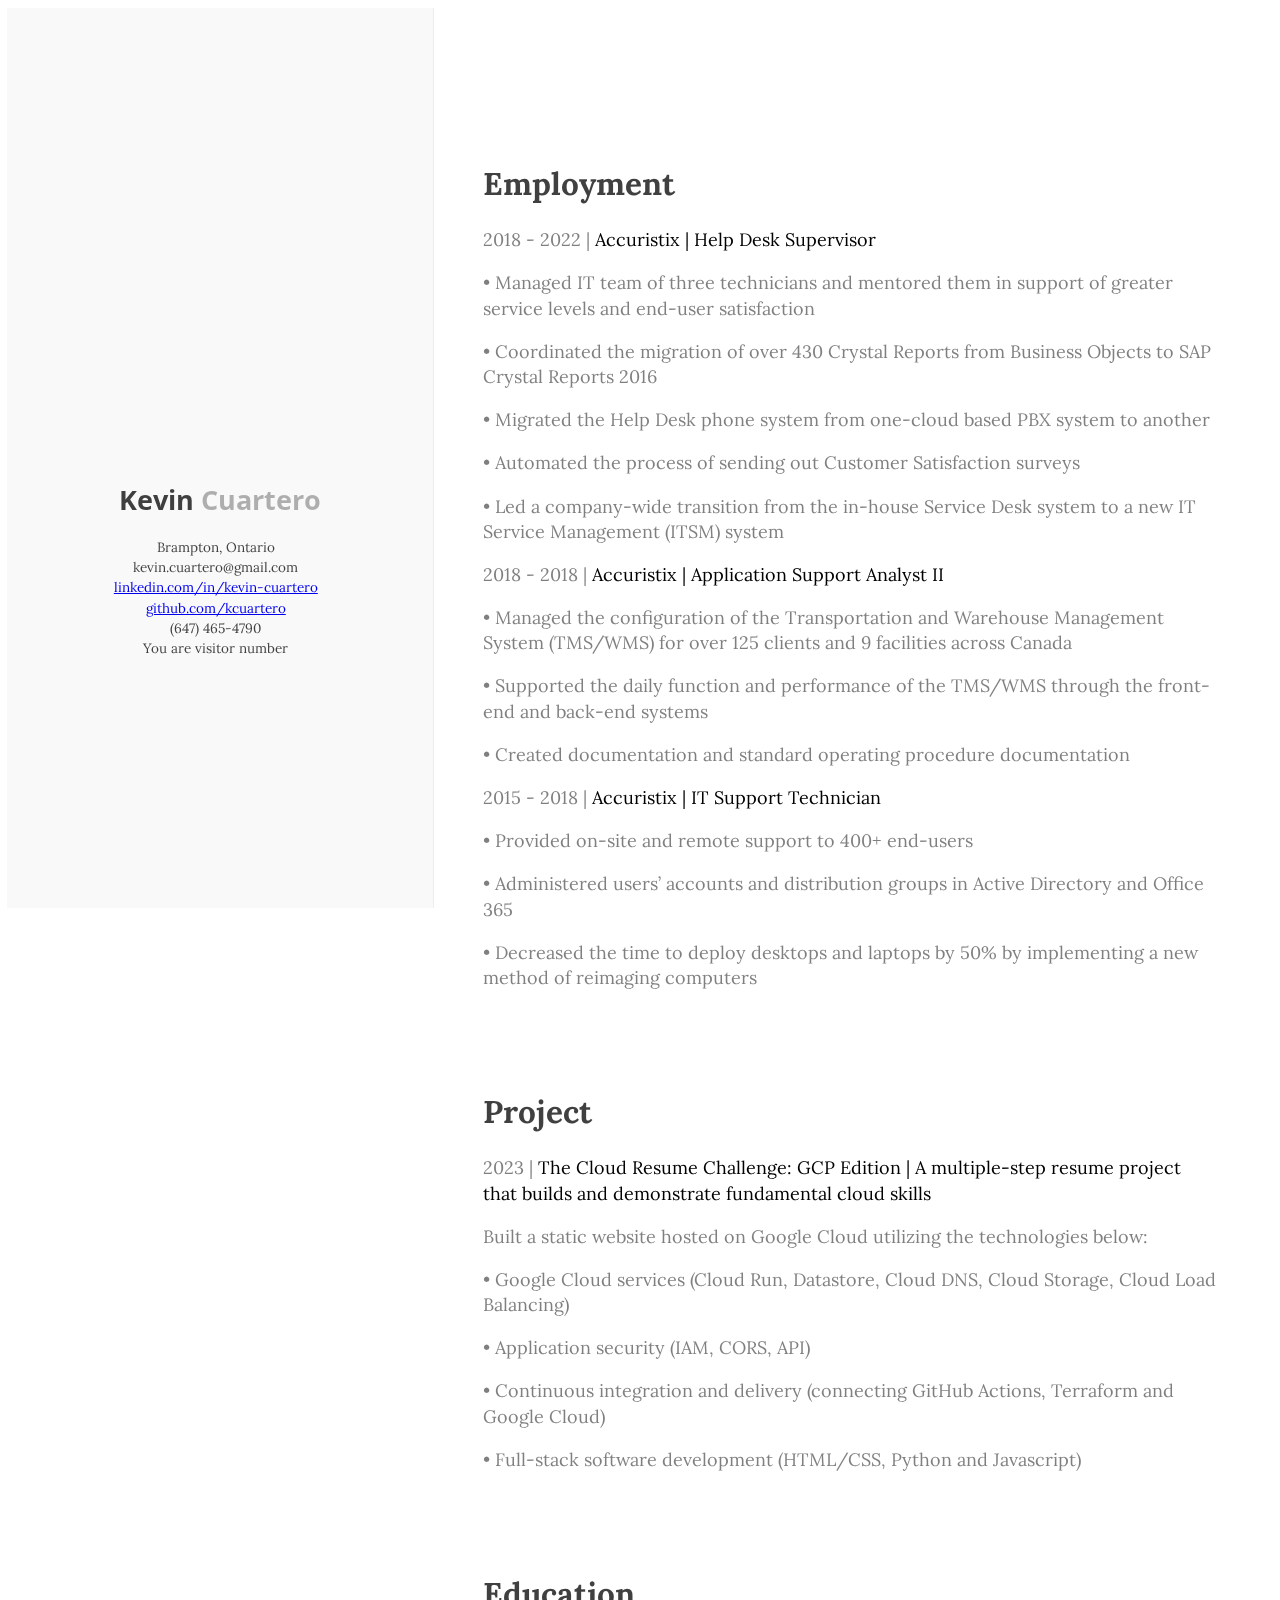
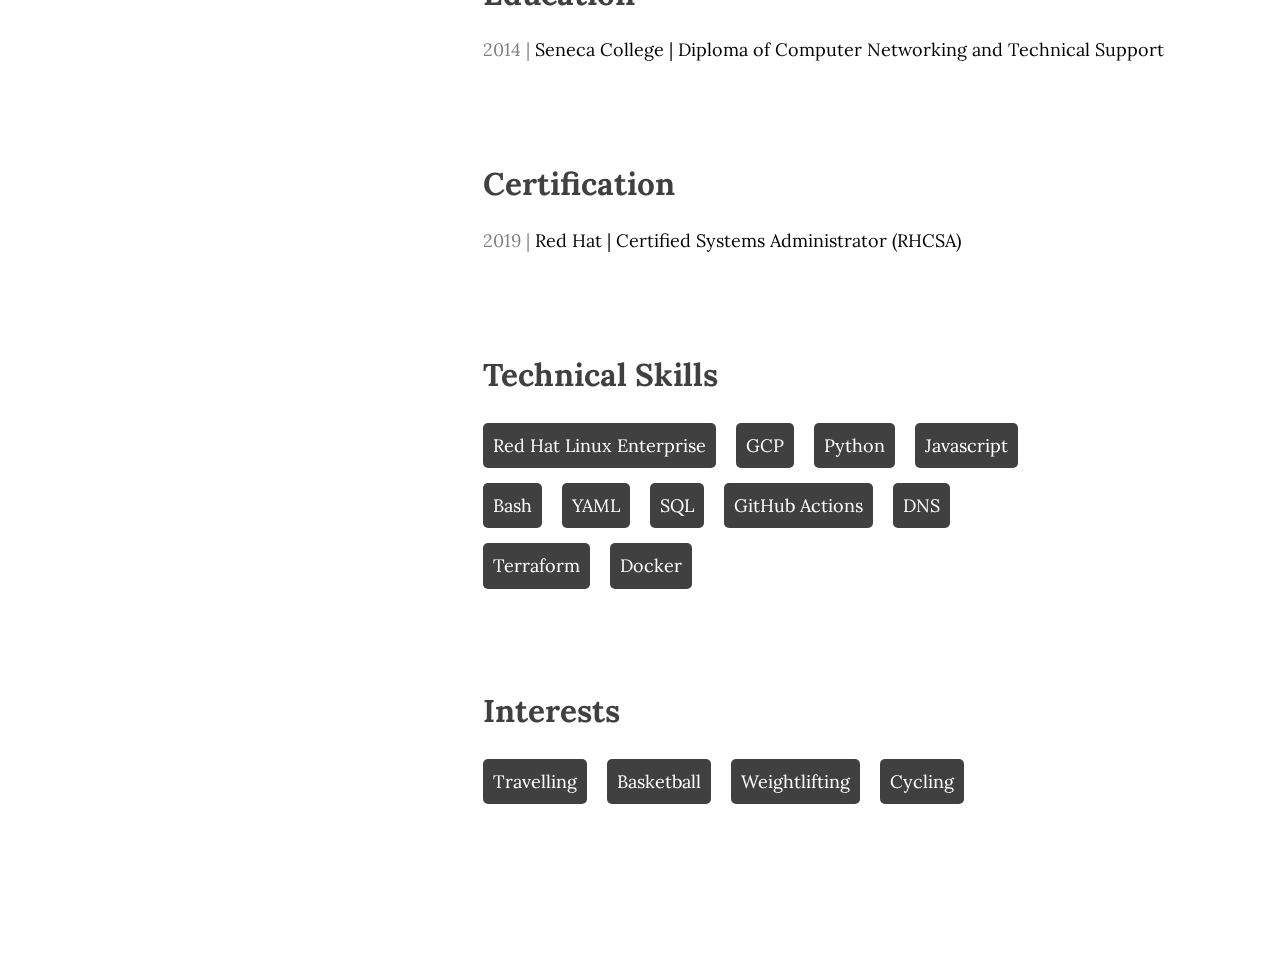
==== frontend/index.html @ 7a19d588 "updated resume" ====
<!DOCTYPE html>
<html>
<head>
  <title>Kevin Cuartero | Resume</title>
  <meta charset="utf-8" />
  <link rel='stylesheet' type="text/css" href="style.css" />
  <link href='https://fonts.googleapis.com/css?family=Lora:400,700,400italic|Open+Sans:300,400,500,700|Waiting+for+the+Sunrise|Shadows+Into+Light' rel='stylesheet' type='text/css' >
</head>
<body>

<div class="wrapper clearfix">
<div class="left">
    
    <div class="name-hero">
      
      <div class="me-img"></div>
      
      <div class="name-text">
        
        <h1>Kevin <em>Cuartero</em></h1>
        <p>Brampton, Ontario</p>
        <p>kevin.cuartero@gmail.com</p> 
        <p><a href="https://www.linkedin.com/in/kevin-cuartero">linkedin.com/in/kevin-cuartero</a></p>
        <p><a href="https://github.com/kcuartero">github.com/kcuartero</a></p>
        <p>(647) 465-4790</p>
        <p>You are visitor number <a id="count"><a/></p>

      </div>
  
    </div>
    
  </div>
 <div class="right">
    
    <div class="inner">
      <section>
        <h1>Employment</h1>
        <p>2018 - 2022 | <em>Accuristix | Help Desk Supervisor</em></p>
        <p>• Managed IT team of three technicians and mentored them in support of greater service levels and end-user satisfaction</p>
        <p>• Coordinated the migration of over 430 Crystal Reports from Business Objects to SAP Crystal Reports 2016</p>
        <p>• Migrated the Help Desk phone system from one-cloud based PBX system to another</p>
        <p>• Automated the process of sending out Customer Satisfaction surveys</p>
        <p>• Led a company-wide transition from the in-house Service Desk system to a new IT Service Management (ITSM) system</p>
        <p>2018 - 2018 | <em>Accuristix | Application Support Analyst II</em></p>
        <p>• Managed the configuration of the Transportation and Warehouse Management System (TMS/WMS) for over 125 clients and 9 facilities across Canada</p>
        <p>• Supported the daily function and performance of the TMS/WMS through the front-end and back-end systems</p>
        <p>• Created documentation and standard operating procedure documentation</p>
        <p>2015 - 2018 | <em>Accuristix | IT Support Technician</em></p>
        <p>• Provided on-site and remote support to 400+ end-users</p>
        <p>• Administered users’ accounts and distribution groups in Active Directory and Office 365</p>
        <p>• Decreased the time to deploy desktops and laptops by 50% by implementing a new method of reimaging computers</p>
      </section>
      <section>
        <h1>Project</h1>
        <p>2023 | <em>The Cloud Resume Challenge: GCP Edition | A multiple-step resume project that builds and demonstrate fundamental cloud skills </em></p>
        <p>  Built a static website hosted on Google Cloud utilizing the technologies below:</p>
        <p>• Google Cloud services (Cloud Run, Datastore, Cloud DNS, Cloud Storage, Cloud Load Balancing)</p>
        <p>• Application security (IAM, CORS, API)</p>
        <p>• Continuous integration and delivery (connecting GitHub Actions, Terraform and Google Cloud)</p>
        <p>• Full-stack software development (HTML/CSS, Python and Javascript)</p>
    </section>
      <section>
          <h1>Education</h1>
          <p>2014 | <em>Seneca College | Diploma of Computer Networking and Technical Support</em></p>
      </section>
      <section>
          <h1>Certification</h1>
          <p>2019 | <em>Red Hat | Certified Systems Administrator (RHCSA)</em></p>
      </section>
      <section>
        <h1>Technical Skills</h1>
        <ul class="skill-set">
          <li>Red Hat Linux Enterprise</li>
          <li>GCP</li>
          <li>Python</li>
          <li>Javascript</li>
          <li>Bash</li>
          <li>YAML</li>
          <li>SQL</li>
          <li>GitHub Actions</li>
          <li>DNS</li>
          <li>Terraform</li>
          <li>Docker</li>
        </ul>
      </section>
            <section>
        <h1>Interests</h1>
        <ul class="skill-set">
          <li>Travelling</li>
          <li>Basketball</li>
          <li>Weightlifting</li>
          <li>Cycling</li>
        </ul>
      </section>
    </div>
    
  </div>
  
</div>

<script src="updateVisitorCount.js"></script>

</body>

</html>
---- frontend/style.css ----
*, *:before, *:after {
  -moz-box-sizing: border-box; -webkit-box-sizing: border-box; box-sizing: border-box;
 }

html
{
	font-size:100%;
}

body
{
	-webkit-font-smoothing:antialiased;
	color:#333332;
	font-family:Lora, serif;
	font-size:18px;
	font-weight:400;
	line-height:1.4;
	text-rendering:optimizeLegibility;
}

.skill-set li:hover
{
	background:#3498db;
}

h1
{
	color:rgba(0,0,0,.75);
}

.wrapper
{
	height:100%;
}

.left
{
	background-color:rgba(0,0,0,.025);
	border-right:1px solid rgba(0,0,0,.05);
	float:right;
	height:100%;
	margin-left:-1px;
	min-width:256px;
	position:fixed;
	width:33.33%;
  
}

.right
{
	float:right;
	height:100%;
	position:relative;
	width:66.66%;
}


.name-hero
{
	background:rgba(0,0,0,.001);
	bottom:0;
	height:290px;
	left:0;
	margin:auto;
	position:absolute;
	right:0;
	top:0;
	width:85%;
}

.me-img
{
	background:url(https://media-exp1.licdn.com/dms/image/C4E03AQGnLq_IB_mf8Q/profile-displayphoto-shrink_400_400/0/1631022739752?e=1648684800&v=beta&t=eICUjHeH_g9GQEItmEMK1j2gCADwqfjrlccSD_5za58) no-repeat center center ;
	background-size:100%;
  background-position:0px;
	border-radius:100%;
	height:150px;
	margin:0 auto;
	position:relative;
	width:150px;
}

.name-hero h1
{
	font-family:Open Sans, sans-serif;
	font-size:1.5em;
	text-align:center;
}

.name-hero h1 em
{
	color:rgba(0,0,0,.3);
	font-style:normal;
	font-weight:700;
}

.name-hero p
{
	color:rgba(0,0,0,.75);
	font-size:.75em;
	line-height:1.5;
	margin:0 8px 0 0;
	text-align:center;
}

.name-hero .name-text
{
	margin:0 auto;
	width:85%;
}

.inner
{
	margin:0 auto;
	max-width:975px;
	padding:3em;
}

.inner h1
{
	font-size:1.75em;
}

.inner p
{
	color:rgba(0,0,0,.5);
}

.inner p em
{
	color:rgba(0,0,0,1);
	font-style:normal;
}

.inner section
{
	margin:100px auto;
}

ul
{
	list-style-type:none;
	margin-top:-10px;
	max-width:570px;
	padding:0;
}

.skill-set li
{
	background:rgba(0,0,0,.75);
	border-radius:5px;
	color:#FFF;
	display:inline-block;
	list-style:none;
	margin:15px 15px 0 0;
	padding:10px;
	text-align:justify;
}

@media screen and (max-width: 48em) {
	.right,.left
	{
		float:none;
    position:relative !important;
		width:100%;
    min-height:500px;
	}
  .handmade {
  text-align:center !important;
  margin-top:0px !important;
}

@media screen and (max-width: 75em) {
    body
{ font-size:16px;}
}

@media screen and (max-width: 60em) {
    body
{ font-size:14px;}
}
.clearfix:after {
   content: " "; /* Older browser do not support empty content */
   visibility: hidden;
   display: block;
   height: 0;
   clear: both;
}
.handmade {
  text-align:right;
  margin-top:100px;
}
.handmade em {
  font-family: 'Shadows Into Light', cursive;
  font-size: 1.25em;
  margin-left:5px;
}
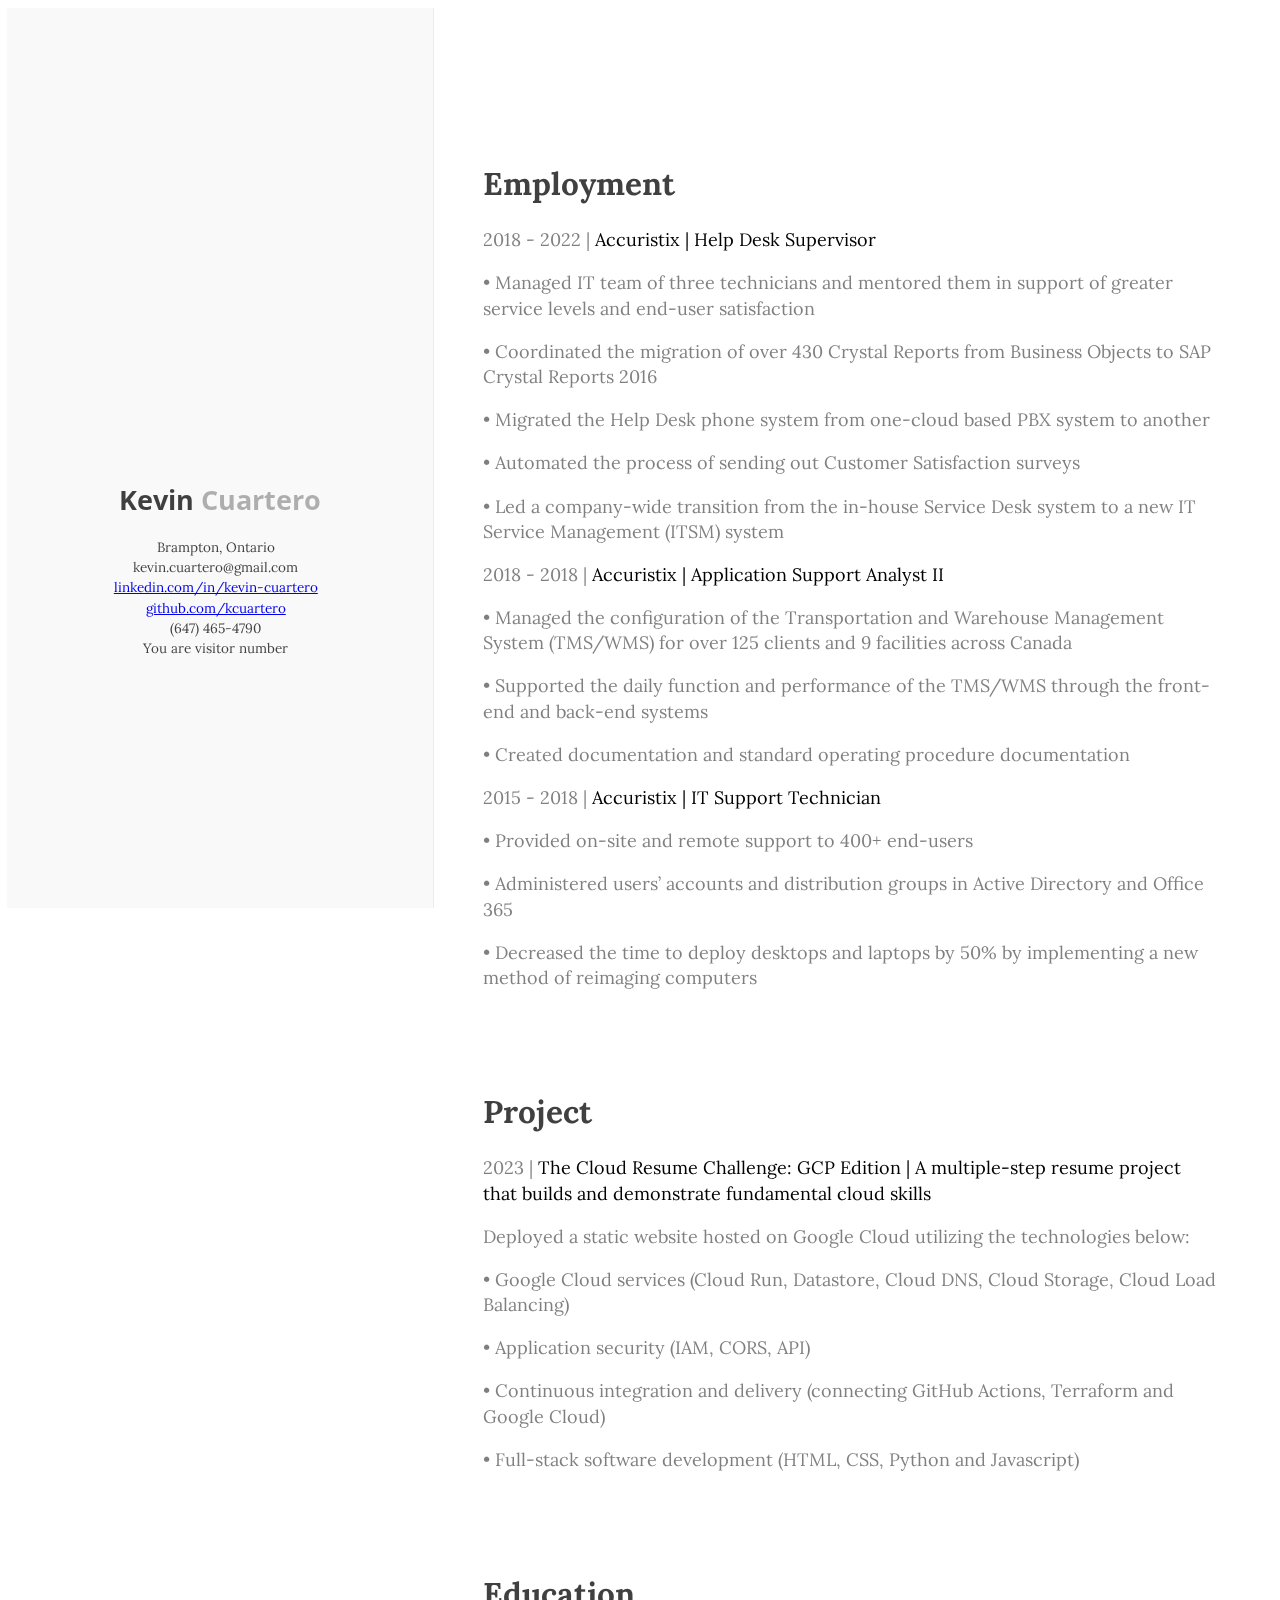
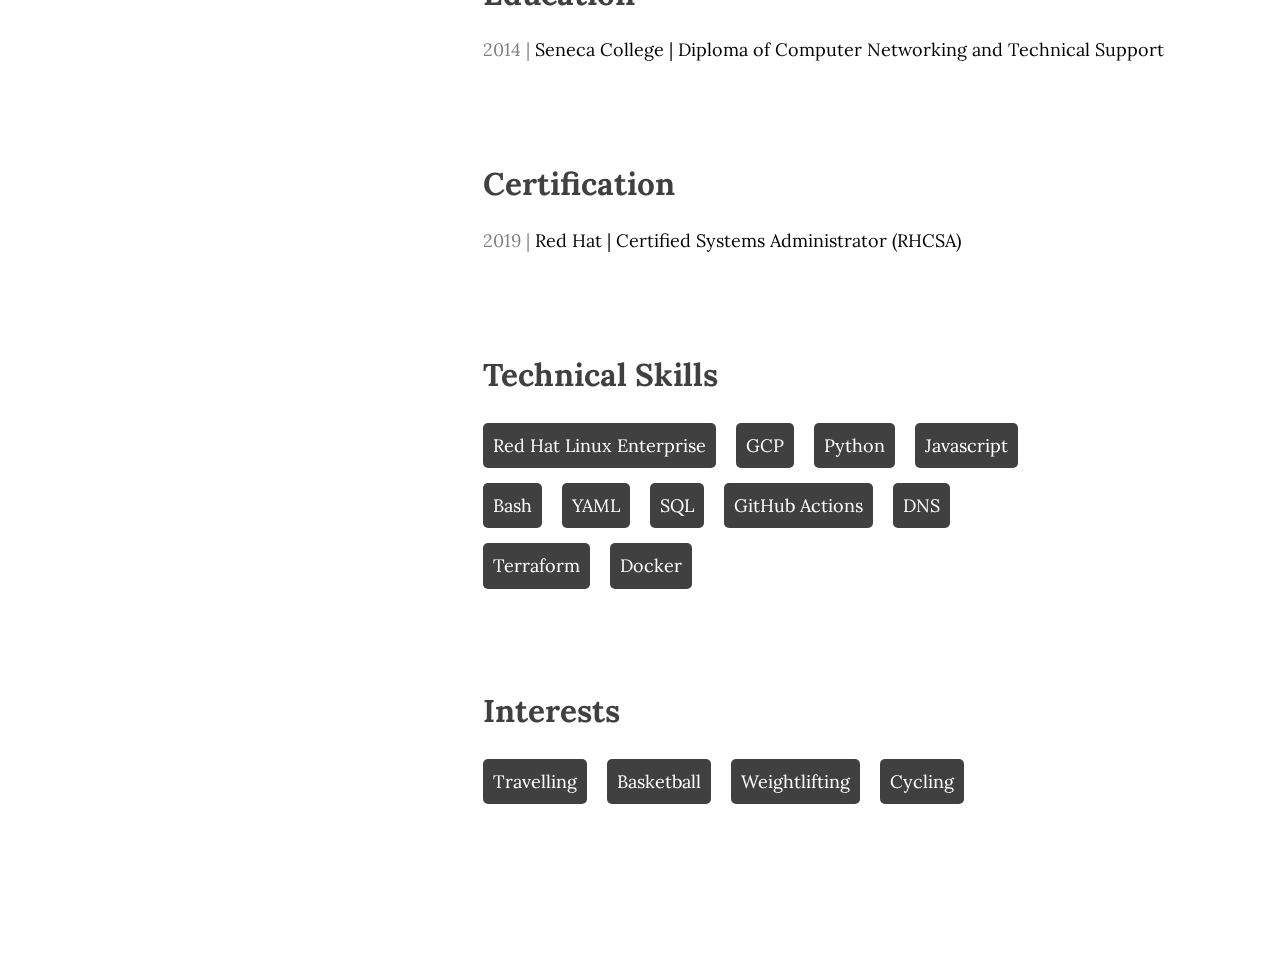
==== commit 2e825040: "updated resume" ====
--- a/frontend/index.html
+++ b/frontend/index.html
@@ -53,11 +53,11 @@
       <section>
         <h1>Project</h1>
         <p>2023 | <em>The Cloud Resume Challenge: GCP Edition | A multiple-step resume project that builds and demonstrate fundamental cloud skills </em></p>
-        <p>  Built a static website hosted on Google Cloud utilizing the technologies below:</p>
+        <p>  Deployed a static website hosted on Google Cloud utilizing the technologies below:</p>
         <p>• Google Cloud services (Cloud Run, Datastore, Cloud DNS, Cloud Storage, Cloud Load Balancing)</p>
         <p>• Application security (IAM, CORS, API)</p>
         <p>• Continuous integration and delivery (connecting GitHub Actions, Terraform and Google Cloud)</p>
-        <p>• Full-stack software development (HTML/CSS, Python and Javascript)</p>
+        <p>• Full-stack software development (HTML, CSS, Python and Javascript)</p>
     </section>
       <section>
           <h1>Education</h1>
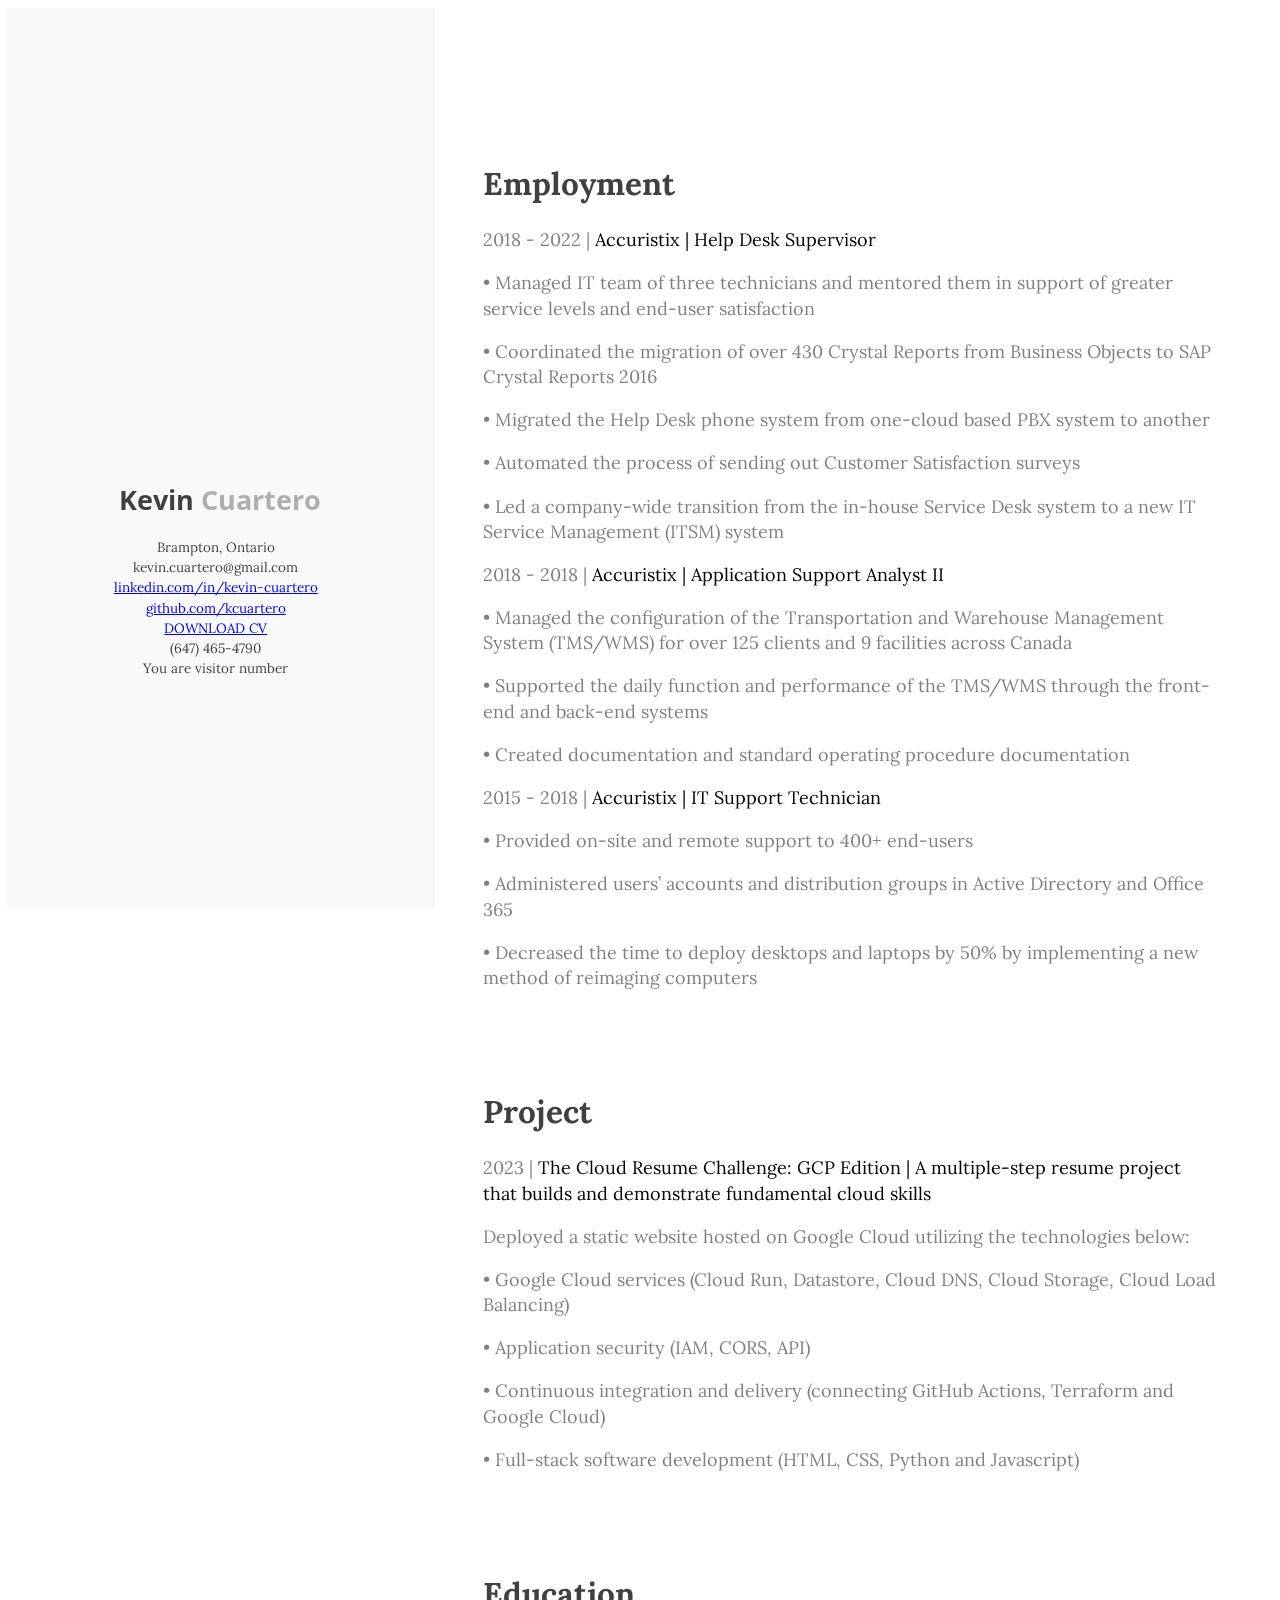
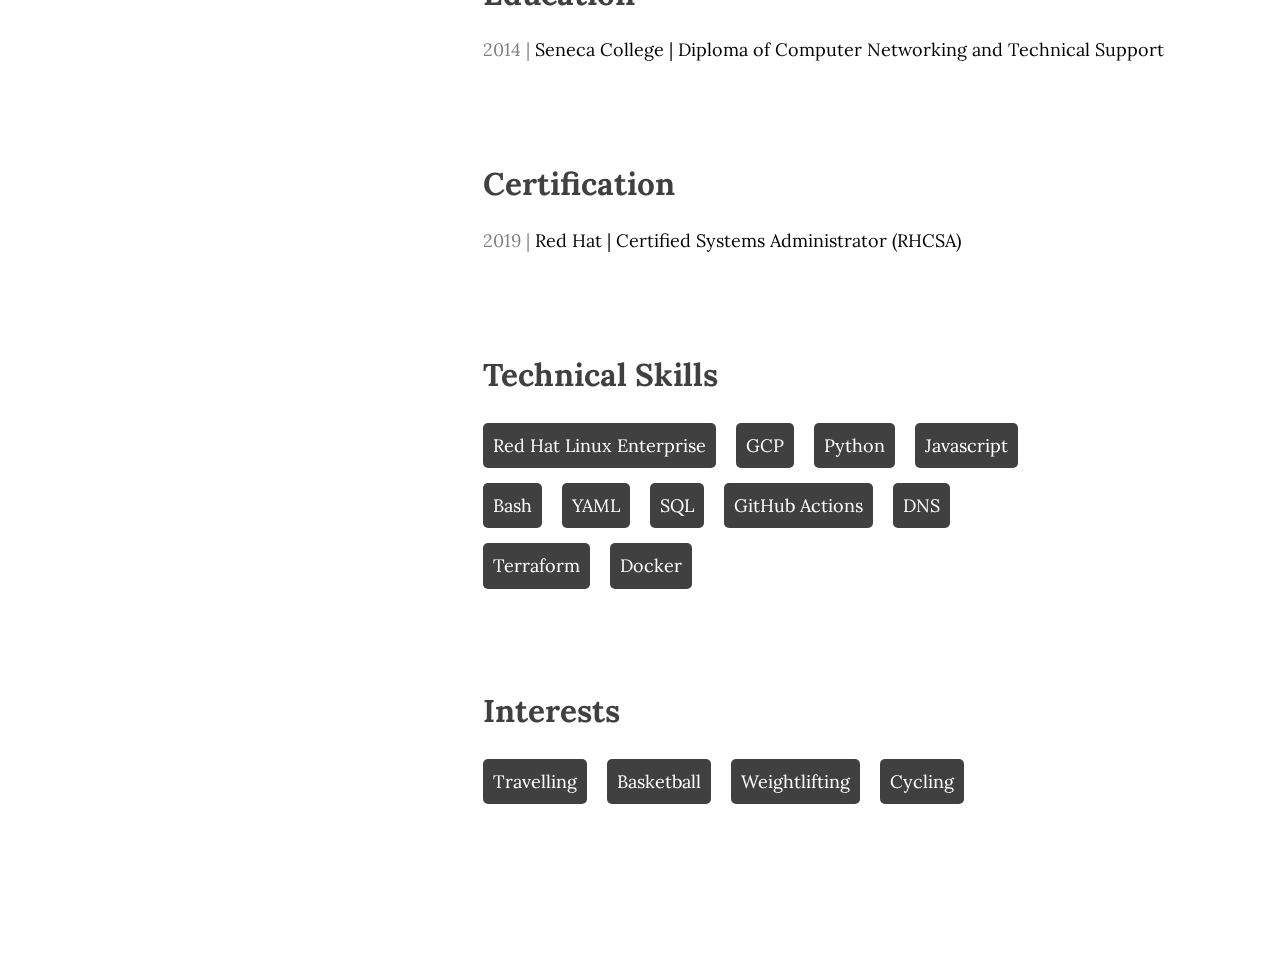
==== commit 8a74156d: "added download link to resume" ====
--- a/frontend/index.html
+++ b/frontend/index.html
@@ -22,6 +22,7 @@
         <p>kevin.cuartero@gmail.com</p> 
         <p><a href="https://www.linkedin.com/in/kevin-cuartero">linkedin.com/in/kevin-cuartero</a></p>
         <p><a href="https://github.com/kcuartero">github.com/kcuartero</a></p>
+        <p><a href="https://storage.googleapis.com/kcuartero_resume/Kevin%20Cuartero_resume.pdf">DOWNLOAD CV</a></p>
         <p>(647) 465-4790</p>
         <p>You are visitor number <a id="count"><a/></p>
 
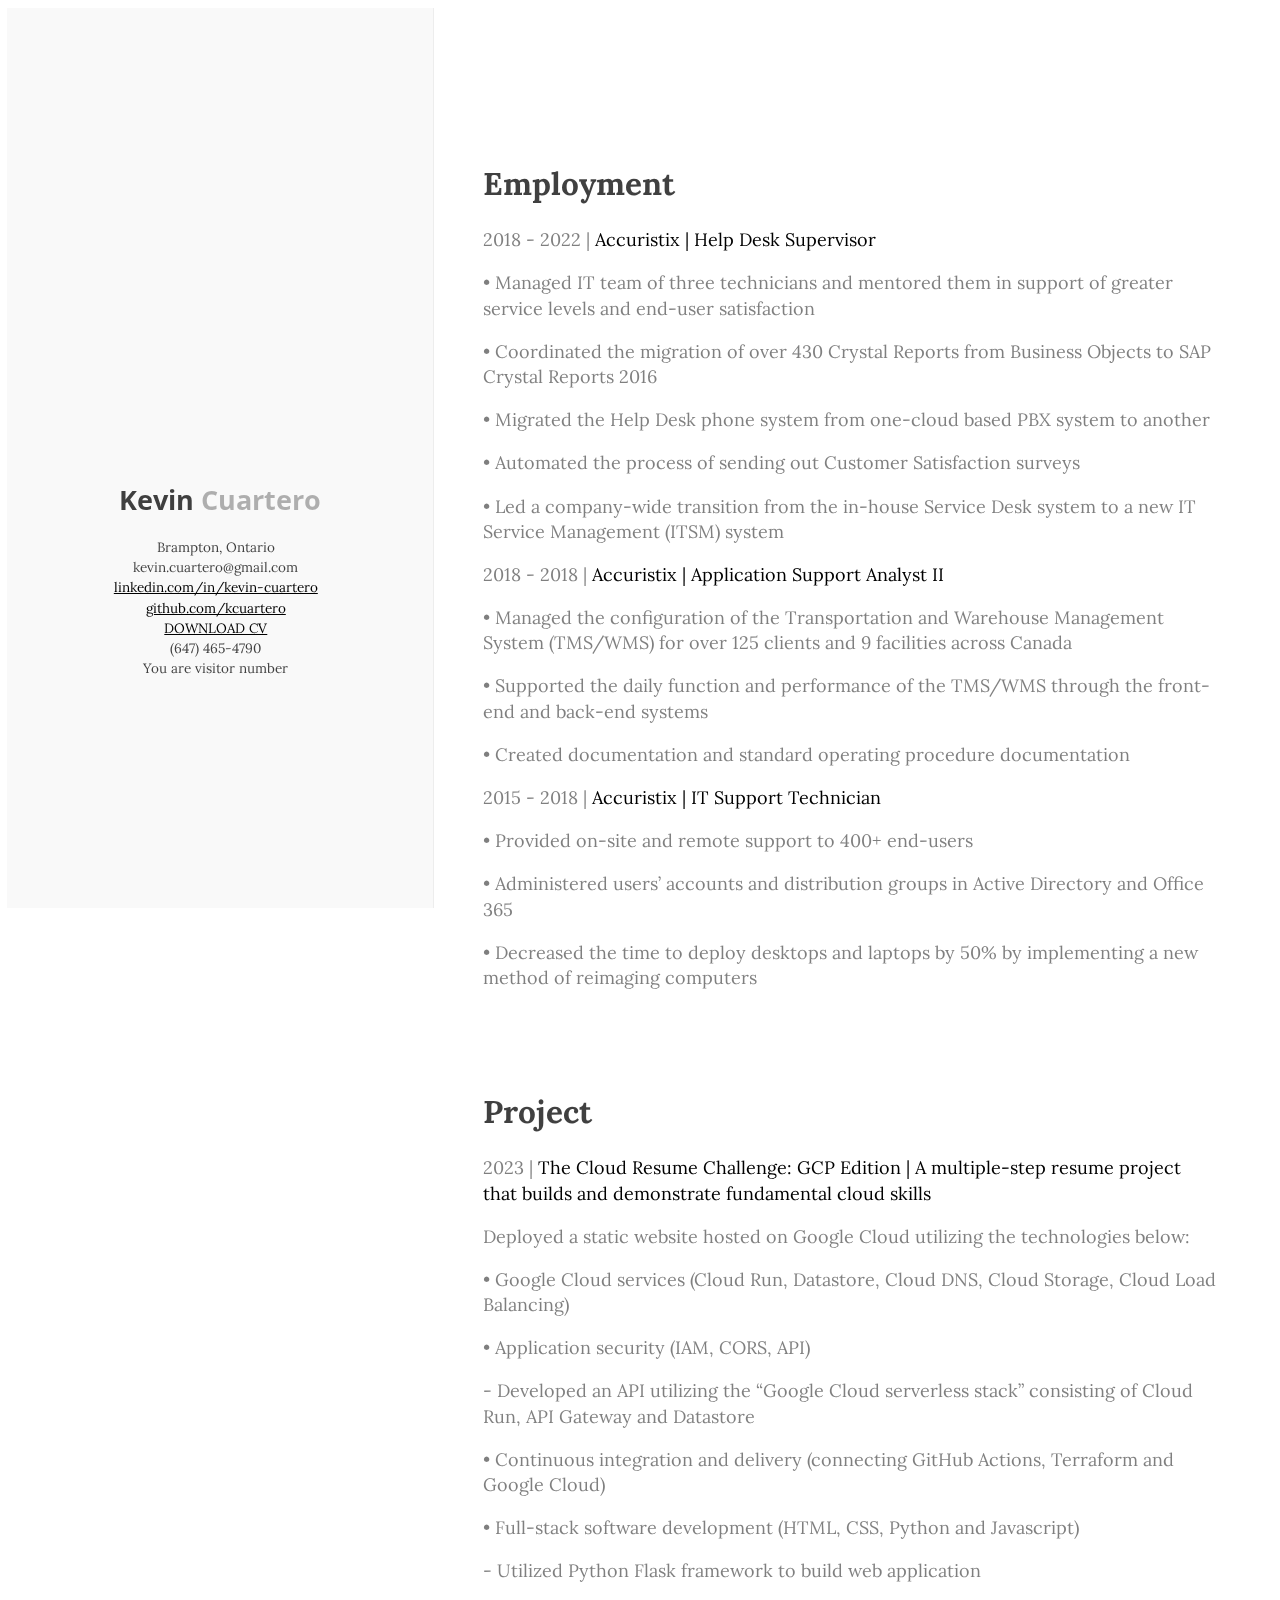
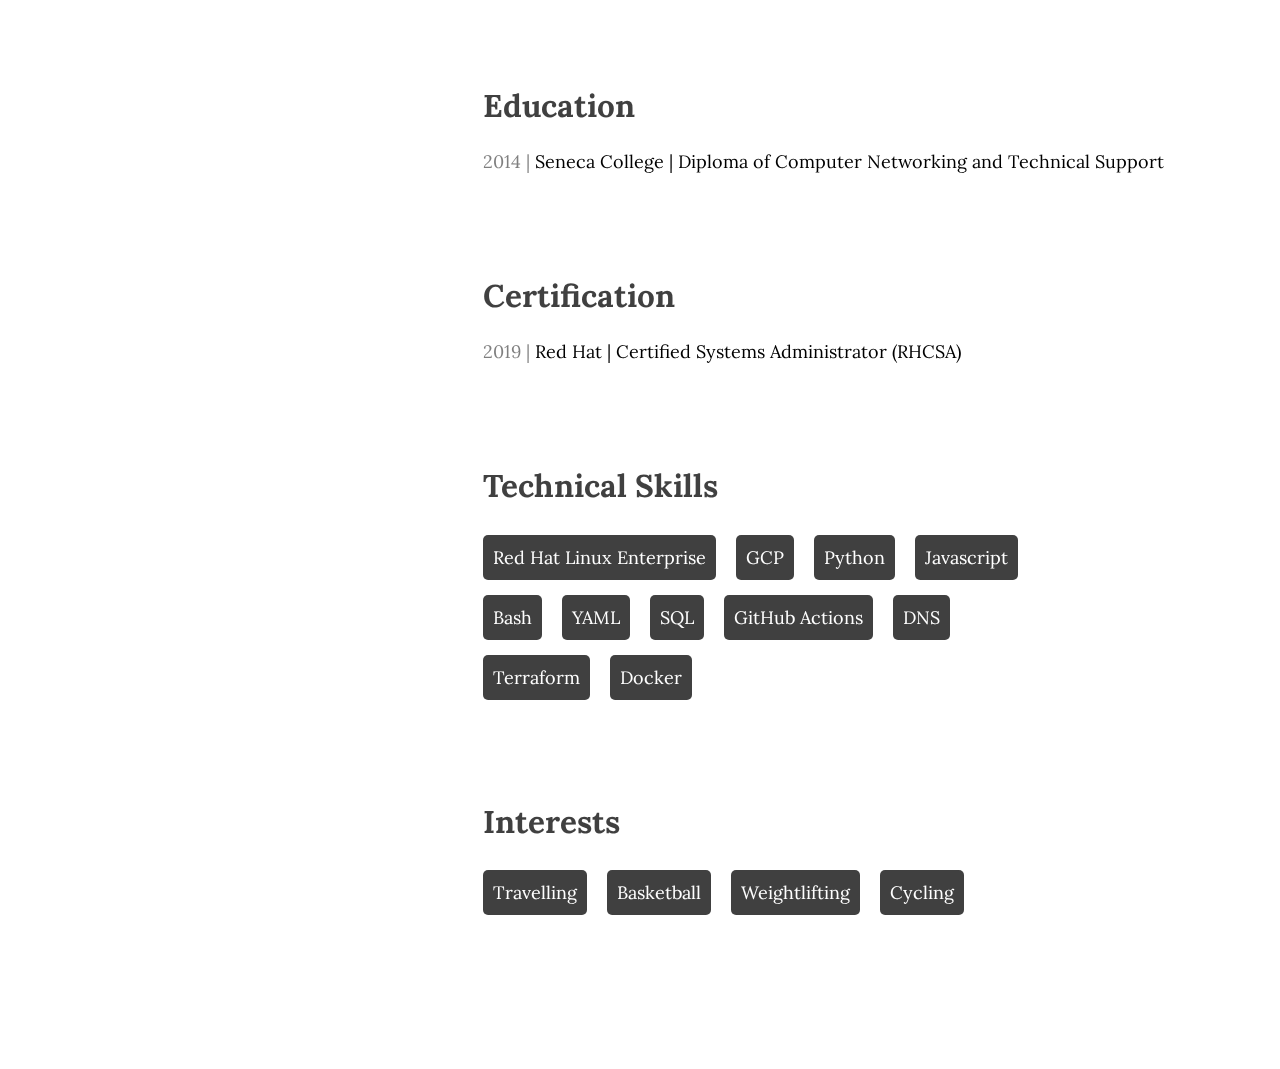
==== commit f554ae1c: "added to project section" ====
--- a/frontend/index.html
+++ b/frontend/index.html
@@ -22,7 +22,7 @@
         <p>kevin.cuartero@gmail.com</p> 
         <p><a href="https://www.linkedin.com/in/kevin-cuartero">linkedin.com/in/kevin-cuartero</a></p>
         <p><a href="https://github.com/kcuartero">github.com/kcuartero</a></p>
-        <p><a href="https://storage.googleapis.com/kcuartero_resume/Kevin%20Cuartero_resume.pdf">DOWNLOAD CV</a></p>
+        <p><a href="https://storage.googleapis.com/kcuartero_resume2/Kevin%20Cuartero_resume.pdf">DOWNLOAD CV</a></p>
         <p>(647) 465-4790</p>
         <p>You are visitor number <a id="count"><a/></p>
 
@@ -57,8 +57,10 @@
         <p>  Deployed a static website hosted on Google Cloud utilizing the technologies below:</p>
         <p>• Google Cloud services (Cloud Run, Datastore, Cloud DNS, Cloud Storage, Cloud Load Balancing)</p>
         <p>• Application security (IAM, CORS, API)</p>
+        <p>- Developed an API utilizing the “Google Cloud serverless stack” consisting of Cloud Run, API Gateway and Datastore</p>
         <p>• Continuous integration and delivery (connecting GitHub Actions, Terraform and Google Cloud)</p>
         <p>• Full-stack software development (HTML, CSS, Python and Javascript)</p>
+        <p>- Utilized Python Flask framework to build web application</p>
     </section>
       <section>
           <h1>Education</h1>
--- a/frontend/style.css
+++ b/frontend/style.css
@@ -101,6 +101,16 @@
 	line-height:1.5;
 	margin:0 8px 0 0;
 	text-align:center;
+}
+
+.name-hero a:link
+{
+	color:black;
+}
+
+.name-hero a:visited
+{
+	color:black;
 }
 
 .name-hero .name-text
